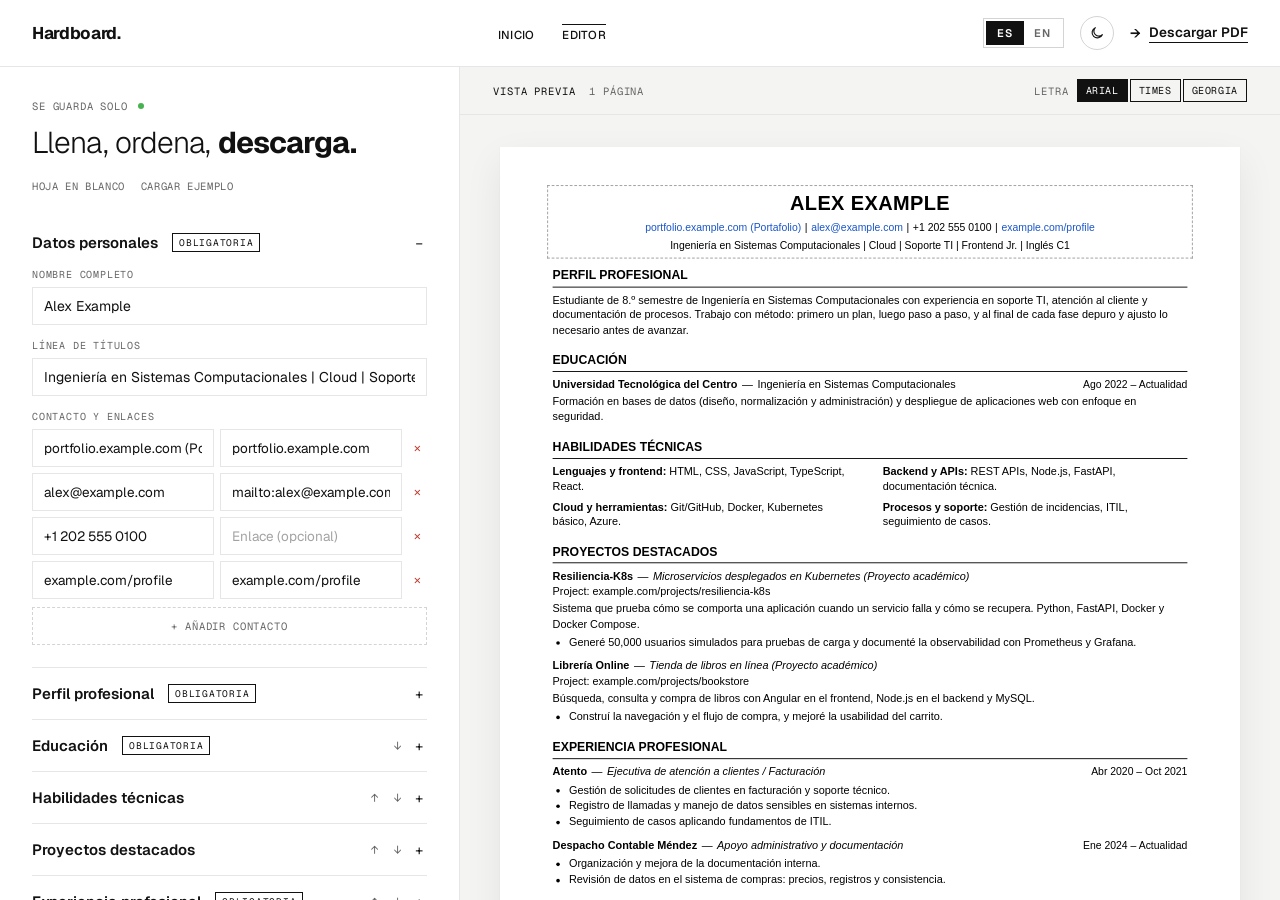
==== editor.html @ 23e50567 "feat(editor): add the browser-based resume interface Provide a shared live preview, editable section" ====
<!DOCTYPE html>
<html lang="es" data-theme="light">
<head>
  <meta charset="utf-8">
  <meta name="viewport" content="width=device-width, initial-scale=1">
  <title data-i18n="editor.docTitle">Editor — Hardboard.</title>

  <!-- Tipografías (Geist / Geist Mono) -->
  <link rel="preconnect" href="https://fonts.googleapis.com">
  <link rel="preconnect" href="https://fonts.gstatic.com" crossorigin>
  <link href="https://fonts.googleapis.com/css2?family=Geist:wght@300;400;500;600;700&family=Geist+Mono:wght@400;500&display=swap" rel="stylesheet">

  <!-- Aplica tema/idioma guardados ANTES de pintar (evita parpadeo) -->
  <script src="assets/js/theme-init.js"></script>

  <!-- Estilos: compartidos + específicos del editor + impresión -->
  <link rel="stylesheet" href="assets/css/main.css">
  <link rel="stylesheet" href="assets/css/pages/editor.css">
  <link rel="stylesheet" href="assets/css/print.css">
</head>

<body>
  <!-- data-view controla qué panel se ve en pantallas angostas (edit | preview) -->
  <div class="app" id="app" data-view="edit">

    <!-- =====================================================================
         CABECERA (no se imprime)
         ===================================================================== -->
    <header class="site-header site-header--app" data-noprint>
      <div class="site-header__inner">
        <a class="brand" href="index.html">Hardboard.</a>

        <nav class="nav" aria-label="Principal">
          <a class="nav__link" href="index.html" data-i18n="common.home">Inicio</a>
          <a class="nav__link" href="editor.html" aria-current="page" data-i18n="common.editor">Editor</a>
        </nav>

        <div class="site-header__tools">
          <div class="lang-switch" role="group" aria-label="Idioma / Language">
            <span class="lang-switch__thumb" aria-hidden="true"></span>
            <button type="button" class="lang-switch__btn" data-action="set-lang" data-lang="es" aria-pressed="true">ES</button>
            <button type="button" class="lang-switch__btn" data-action="set-lang" data-lang="en" aria-pressed="false">EN</button>
          </div>

          <button type="button" class="theme-toggle" data-action="toggle-theme">
            <span class="theme-toggle__icons">
              <svg class="theme-toggle__icon theme-toggle__icon--sun" width="16" height="16" viewBox="0 0 24 24" fill="none" stroke="currentColor" stroke-width="1.7" stroke-linecap="round" aria-hidden="true"><circle cx="12" cy="12" r="4"/><path d="M12 2.5v2M12 19.5v2M2.5 12h2M19.5 12h2M5.3 5.3l1.4 1.4M17.3 17.3l1.4 1.4M5.3 18.7l1.4-1.4M17.3 6.7l1.4-1.4"/></svg>
              <svg class="theme-toggle__icon theme-toggle__icon--moon" width="16" height="16" viewBox="0 0 24 24" fill="none" stroke="currentColor" stroke-width="1.7" stroke-linejoin="round" aria-hidden="true"><path d="M20 14.5A8 8 0 1 1 9.5 4a6.5 6.5 0 0 0 10.5 10.5z"/></svg>
            </span>
          </button>

          <!-- Abre el diálogo de impresión → "Guardar como PDF" -->
          <button type="button" class="link-cta link-cta--sm" data-action="print">
            <span aria-hidden="true">→</span>
            <span class="link-cta__label" data-i18n="editor.download">Descargar PDF</span>
          </button>
        </div>
      </div>

      <!-- Pestañas Editar / Vista previa (solo visibles en pantallas angostas) -->
      <div class="view-tabs" role="tablist">
        <button type="button" class="view-tabs__btn" role="tab" data-action="view" data-view="edit" aria-selected="true" data-i18n="editor.edit">Editar</button>
        <button type="button" class="view-tabs__btn" role="tab" data-action="view" data-view="preview" aria-selected="false" data-i18n="editor.preview">Vista previa</button>
      </div>
    </header>

    <main class="app__body">

      <!-- ===================================================================
           PANEL IZQUIERDO: FORMULARIO (no se imprime)
           El acordeón de secciones lo dibuja js/pages/editor/editor-view.js
           =================================================================== -->
      <aside class="panel-editor" id="editor-panel" data-noprint>
        <div class="panel-editor__intro">
          <div class="panel-editor__status">
            <span data-i18n="editor.autosaved">Se guarda solo</span>
            <span class="status-dot" aria-hidden="true"></span>
          </div>

          <h1 class="panel-editor__title">
            <span data-i18n="editor.h1a">Llena, ordena,</span>
            <strong data-i18n="editor.h1b">descarga.</strong>
          </h1>

          <div class="panel-editor__tools">
            <!-- El texto de este botón cambia a "¿Seguro?" (lo gestiona main.js) -->
            <button type="button" class="btn-mono" data-action="blank" data-i18n="editor.blank">Hoja en blanco</button>
            <button type="button" class="btn-mono" data-action="sample" data-i18n="editor.loadSample">Cargar ejemplo</button>
          </div>
        </div>

        <div class="panel-editor__sections">
          <div id="editor-sections"></div>

          <!-- Añadir sección opcional -->
          <div class="add-section">
            <div class="add-section__label" data-i18n="editor.addOptional">Añadir sección opcional</div>
            <div class="add-section__grid">
              <button type="button" class="btn-option" data-action="add-section" data-type="skills" data-i18n="editor.addSkills">+ Habilidades</button>
              <button type="button" class="btn-option" data-action="add-section" data-type="projects" data-i18n="editor.addProjects">+ Proyectos</button>
              <button type="button" class="btn-option" data-action="add-section" data-type="courses" data-i18n="editor.addCourses">+ Cursos e idiomas</button>
              <button type="button" class="btn-option" data-action="add-section" data-type="custom" data-i18n="editor.addCustom">+ Sección libre</button>
            </div>
          </div>
        </div>
      </aside>

      <!-- ===================================================================
           PANEL DERECHO: VISTA PREVIA (lo único que se imprime)
           =================================================================== -->
      <section class="panel-preview" id="preview-panel">
        <div class="preview-bar" data-noprint>
          <div class="preview-bar__group">
            <span class="preview-bar__title" data-i18n="editor.preview">Vista previa</span>
            <span id="page-label"></span>
          </div>

          <!-- Selector de tipografía de la hoja -->
          <div class="preview-bar__group preview-bar__group--fonts">
            <span class="preview-bar__fonts-label" data-i18n="editor.font">Letra</span>
            <button type="button" class="btn-chip" data-action="font" data-font="arial" aria-pressed="true">Arial</button>
            <button type="button" class="btn-chip" data-action="font" data-font="times" aria-pressed="false">Times</button>
            <button type="button" class="btn-chip" data-action="font" data-font="georgia" aria-pressed="false">Georgia</button>
          </div>
        </div>

        <div class="preview-stage">
          <div class="sheet-scaler__wrap" id="sheet-wrap">
            <div class="sheet-scaler__inner" id="sheet-inner">
              <div class="cv-sheet" id="cv-sheet">
                <!-- Líneas punteadas de salto de página (solo pantalla) -->
                <div id="cv-marks" data-noprint></div>
                <!-- Contenido del CV dibujado por components/cv-renderer.js -->
                <div id="cv-content"></div>
              </div>
            </div>
          </div>
        </div>
      </section>
    </main>
  </div>

  <!-- =====================================================================
       SCRIPTS (el orden importa: núcleo → idiomas → datos → componentes → editor)
       ===================================================================== -->
  <script src="assets/js/core/namespace.js"></script>
  <script src="assets/js/core/utils.js"></script>
  <script src="assets/js/core/storage.js"></script>
  <script src="assets/js/core/i18n.js"></script>
  <script src="assets/js/i18n/es.js"></script>
  <script src="assets/js/i18n/en.js"></script>
  <script src="assets/js/core/preferences.js"></script>

  <script src="assets/js/data/cv-model.js"></script>
  <script src="assets/js/data/sample-cv.js"></script>

  <script src="assets/js/components/header-controls.js"></script>
  <script src="assets/js/components/cv-renderer.js"></script>
  <script src="assets/js/components/sheet-scaler.js"></script>

  <script src="assets/js/pages/editor/store.js"></script>
  <script src="assets/js/pages/editor/editor-view.js"></script>
  <script src="assets/js/pages/editor/actions.js"></script>
  <script src="assets/js/pages/editor/main.js"></script>
</body>
</html>
---- assets/css/main.css ----
/* ==========================================================================
   HOJA DE ESTILOS COMPARTIDA
   Agrupa tokens, base y componentes reutilizables por todas las páginas.
   Cada página añade después su propio archivo en css/pages/.
   Orden importante: tokens → reset → componentes.
   ========================================================================== */

@import url("base/tokens.css");
@import url("base/reset.css");

@import url("components/header.css");
@import url("components/toggles.css");
@import url("components/buttons.css");
@import url("components/forms.css");
@import url("components/cv-sheet.css");
@import url("components/status-dot.css");
@import url("components/footer.css");
---- assets/css/pages/editor.css ----
/* ==========================================================================
   PÁGINA: EDITOR (editor.html)
   Layout de aplicación: cabecera + dos paneles (formulario | vista previa).
   En pantallas < 960px se muestra un panel a la vez (pestañas).
   ========================================================================== */

.app {
  height: 100vh;
  display: flex;
  flex-direction: column;
  background: var(--bg);
}

.app__body {
  flex: 1;
  min-height: 0;
  display: grid;
  grid-template-columns: minmax(380px, 460px) minmax(0, 1fr);
}

/* --- Pestañas Editar / Vista previa (solo móvil) --- */
.view-tabs {
  display: none;
  border-top: 1px solid var(--line);
}

.view-tabs__btn {
  flex: 1;
  padding: 12px;
  border-bottom: 2px solid transparent;
  font-family: var(--font-mono);
  font-size: 11px;
  letter-spacing: 0.08em;
  text-transform: uppercase;
}

.view-tabs__btn[aria-selected="true"] {
  border-bottom-color: var(--fg);
}

/* ==========================================================================
   PANEL IZQUIERDO: FORMULARIO
   ========================================================================== */

.panel-editor {
  position: relative;
  overflow-y: auto;
  background: var(--bg);
  border-right: 1px solid var(--line);
}

.panel-editor__intro {
  padding: 32px var(--gutter-panel) 20px;
}

.panel-editor__status {
  display: flex;
  align-items: center;
  gap: 10px;
  font-family: var(--font-mono);
  font-size: 10.5px;
  letter-spacing: 0.08em;
  text-transform: uppercase;
  color: var(--muted);
}

.panel-editor__title {
  margin-top: 14px;
  font-size: 30px;
  font-weight: 300;
  line-height: 1.08;
  letter-spacing: -0.03em;
}

.panel-editor__title strong {
  font-weight: 700;
}

.panel-editor__tools {
  display: flex;
  gap: 4px;
  margin: 16px 0 0 -6px;
}

.panel-editor__sections {
  padding: 0 var(--gutter-panel);
}

/* --- Acordeón de secciones --- */
.accordion {
  border-bottom: 1px solid var(--line);
}

.accordion__head {
  display: flex;
  align-items: center;
  gap: 4px;
}

.accordion__toggle {
  flex: 1;
  min-width: 0;
  display: flex;
  align-items: center;
  gap: 14px;
  padding: 16px 0;
  text-align: left;
}

.accordion__title {
  overflow: hidden;
  font-size: 15px;
  font-weight: 600;
  text-overflow: ellipsis;
  white-space: nowrap;
}

.accordion__title.is-hidden {
  opacity: .45;
}

.accordion__caret {
  width: 16px;
  text-align: center;
  font-family: var(--font-mono);
  font-size: 14px;
}

.accordion__body {
  display: flex;
  flex-direction: column;
  gap: 14px;
  padding-bottom: 22px;
}

/* Etiquetas "Obligatoria" / "Oculta" */
.badge {
  flex: none;
  padding: 2px 6px;
  border: 1px solid var(--fg);
  font-family: var(--font-mono);
  font-size: 9.5px;
  letter-spacing: 0.08em;
  text-transform: uppercase;
}

.badge--muted {
  border-color: var(--line-strong);
  color: var(--muted);
}

/* --- Tarjeta de entrada (una escuela, un empleo, un proyecto…) --- */
.stack {
  display: flex;
  flex-direction: column;
  gap: 10px;
}

.stack--wide {
  gap: 14px;
}

.entry-card {
  display: flex;
  flex-direction: column;
  gap: 12px;
  padding: 14px;
  border: 1px solid var(--line);
}

.entry-card__tools {
  display: flex;
  justify-content: flex-end;
  gap: 2px;
}

.contact-list {
  display: flex;
  flex-direction: column;
  gap: 6px;
}

.contact-add {
  margin-top: 8px;
}

.section-tools {
  display: flex;
  gap: 4px;
  margin-left: -6px;
}

/* --- Añadir sección opcional --- */
.add-section {
  padding: 24px 0 48px;
}

.add-section__label {
  margin-bottom: 10px;
  font-family: var(--font-mono);
  font-size: 10px;
  letter-spacing: 0.08em;
  text-transform: uppercase;
  color: var(--muted);
}

.add-section__grid {
  display: grid;
  grid-template-columns: 1fr 1fr;
  gap: 6px;
}

/* ==========================================================================
   PANEL DERECHO: VISTA PREVIA
   ========================================================================== */

.panel-preview {
  min-width: 0;
  overflow-y: auto;
  background: var(--paper);
}

.preview-bar {
  position: sticky;
  top: 0;
  z-index: 2;
  display: flex;
  justify-content: space-between;
  align-items: center;
  flex-wrap: wrap;
  gap: 16px;
  padding: 12px var(--gutter-preview);
  background: var(--glass-paper);
  backdrop-filter: blur(6px);
  border-bottom: 1px solid var(--line);
  font-family: var(--font-mono);
  font-size: 10.5px;
  letter-spacing: 0.08em;
  text-transform: uppercase;
  color: var(--muted);
}

.preview-bar__group {
  display: flex;
  align-items: center;
  flex-wrap: wrap;
  gap: 14px;
}

.preview-bar__group--fonts {
  gap: 2px;
}

.preview-bar__title {
  color: var(--fg);
}

.preview-bar__fonts-label {
  margin-right: 6px;
}

.preview-stage {
  padding: 32px var(--gutter-preview) 64px;
}

/* ==========================================================================
   RESPONSIVE: un solo panel visible (según data-view en .app)
   ========================================================================== */

@media (max-width: 959px) {
  .app__body {
    grid-template-columns: minmax(0, 1fr);
  }

  .view-tabs {
    display: flex;
  }

  .app[data-view="edit"] .panel-preview,
  .app[data-view="preview"] .panel-editor {
    display: none;
  }
}

@media (max-width: 640px) {
  .site-header--app .site-header__inner {
    flex-wrap: wrap;
  }
}
---- assets/css/print.css ----
/* ==========================================================================
   IMPRESIÓN / EXPORTAR A PDF (editor.html)
   Al imprimir solo debe salir la hoja del CV: sin cabecera, sin formulario,
   sin marcas de página y sin el escalado de pantalla.
   Elementos con [data-noprint] se ocultan por completo.
   ========================================================================== */

@page {
  size: letter;
  margin: 0.5in 0.6in;
}

@media print {
  html,
  body {
    height: auto !important;
    overflow: visible !important;
    background: #fff !important;
    -webkit-print-color-adjust: exact;
    print-color-adjust: exact;
  }

  [data-noprint] {
    display: none !important;
  }

  /* Aplana los contenedores del layout de aplicación */
  .app,
  .app__body,
  .panel-preview,
  .preview-stage,
  .sheet-scaler__wrap,
  .sheet-scaler__inner {
    display: block !important;
    position: static !important;
    width: auto !important;
    height: auto !important;
    min-height: 0 !important;
    max-height: none !important;
    margin: 0 !important;
    padding: 0 !important;
    overflow: visible !important;
    transform: none !important;
    background: #fff !important;
    border: none !important;
    box-shadow: none !important;
  }

  /* La hoja ocupa todo el ancho útil del papel; los márgenes los da @page */
  .cv-sheet {
    width: auto !important;
    min-height: 0 !important;
    padding: 0 !important;
    box-shadow: none !important;
  }

  /* Sin recuadros de selección sobre las secciones */
  .cv-block,
  .cv-block.is-active {
    outline: none !important;
  }
}
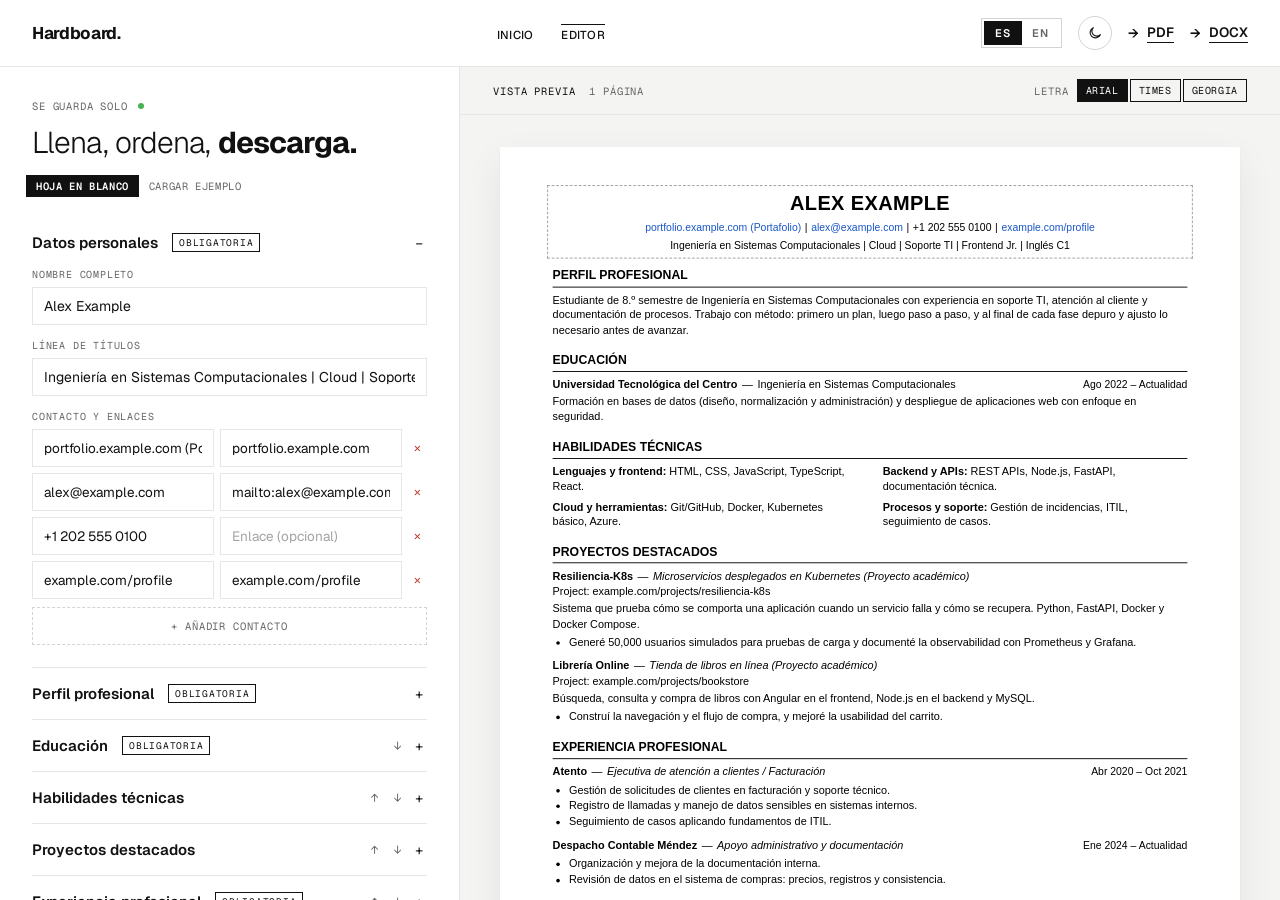
==== commit bf6a219d: "feat(editor): direct PDF and DOCX download named after the user Replace the print dialog with client" ====
--- a/editor.html
+++ b/editor.html
@@ -4,6 +4,18 @@
   <meta charset="utf-8">
   <meta name="viewport" content="width=device-width, initial-scale=1">
   <title data-i18n="editor.docTitle">Editor — Hardboard.</title>
+  <meta name="description" content="Editor de CV estilo Harvard con vista previa en vivo y exportación a PDF.">
+  <link rel="canonical" href="https://hardboard.xyz/editor.html">
+  <link rel="icon" href="favicon.svg" type="image/svg+xml">
+
+  <!-- Vista previa al compartir el enlace -->
+  <meta property="og:type" content="website">
+  <meta property="og:site_name" content="Hardboard.">
+  <meta property="og:title" content="Editor — Hardboard.">
+  <meta property="og:description" content="Editor de CV estilo Harvard con vista previa en vivo y exportación a PDF.">
+  <meta property="og:url" content="https://hardboard.xyz/editor.html">
+  <meta name="twitter:card" content="summary">
+
 
   <!-- Tipografías (Geist / Geist Mono) -->
   <link rel="preconnect" href="https://fonts.googleapis.com">
@@ -49,10 +61,14 @@
             </span>
           </button>
 
-          <!-- Abre el diálogo de impresión → "Guardar como PDF" -->
-          <button type="button" class="link-cta link-cta--sm" data-action="print">
+          <!-- Descarga directa; el archivo se llama como el usuario (assets/js/pages/editor/export.js) -->
+          <button type="button" class="link-cta link-cta--sm" data-action="download" data-format="pdf" data-i18n-aria-label="editor.download">
             <span aria-hidden="true">→</span>
-            <span class="link-cta__label" data-i18n="editor.download">Descargar PDF</span>
+            <span class="link-cta__label">PDF</span>
+          </button>
+          <button type="button" class="link-cta link-cta--sm" data-action="download" data-format="docx" data-i18n-aria-label="editor.downloadDocx">
+            <span aria-hidden="true">→</span>
+            <span class="link-cta__label">DOCX</span>
           </button>
         </div>
       </div>
@@ -84,7 +100,7 @@
 
           <div class="panel-editor__tools">
             <!-- El texto de este botón cambia a "¿Seguro?" (lo gestiona main.js) -->
-            <button type="button" class="btn-mono" data-action="blank" data-i18n="editor.blank">Hoja en blanco</button>
+            <button type="button" class="btn-mono btn-mono--highlight" data-action="blank" data-i18n="editor.blank">Hoja en blanco</button>
             <button type="button" class="btn-mono" data-action="sample" data-i18n="editor.loadSample">Cargar ejemplo</button>
           </div>
         </div>
@@ -160,6 +176,7 @@
 
   <script src="assets/js/pages/editor/store.js"></script>
   <script src="assets/js/pages/editor/editor-view.js"></script>
+  <script src="assets/js/pages/editor/export.js"></script>
   <script src="assets/js/pages/editor/actions.js"></script>
   <script src="assets/js/pages/editor/main.js"></script>
 </body>
--- a/assets/css/print.css
+++ b/assets/css/print.css
@@ -5,9 +5,13 @@
    Elementos con [data-noprint] se ocultan por completo.
    ========================================================================== */
 
+/* Margen de página en 0: el navegador solo imprime fecha, título, URL y
+   "página x/y" dentro del margen de @page, así que sin margen no aparecen.
+   Los márgenes reales del papel se devuelven con padding en .cv-sheet
+   (más abajo), repetido en cada página con box-decoration-break. */
 @page {
   size: letter;
-  margin: 0.5in 0.6in;
+  margin: 0;
 }
 
 @media print {
@@ -46,12 +50,15 @@
     box-shadow: none !important;
   }
 
-  /* La hoja ocupa todo el ancho útil del papel; los márgenes los da @page */
+  /* La hoja ocupa todo el papel; los márgenes (0.5in arriba/abajo, 0.6in
+     a los lados) se aplican como padding y se clonan en cada página. */
   .cv-sheet {
     width: auto !important;
     min-height: 0 !important;
-    padding: 0 !important;
+    padding: 0.5in 0.6in !important;
     box-shadow: none !important;
+    -webkit-box-decoration-break: clone;
+    box-decoration-break: clone;
   }
 
   /* Sin recuadros de selección sobre las secciones */
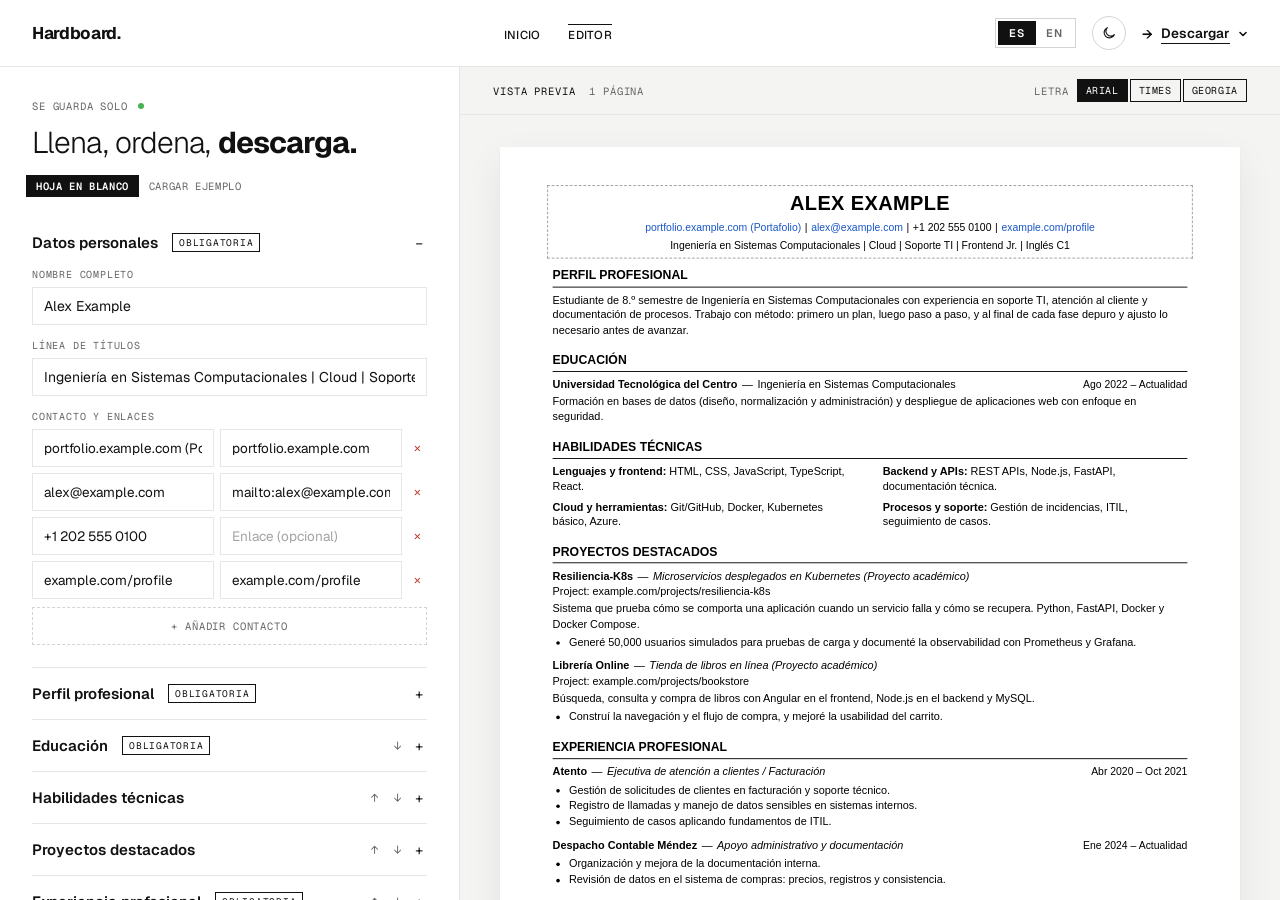
==== commit b9dceb26: "feat(editor): single Download button with PDF/DOCX dropdown" ====
--- a/editor.html
+++ b/editor.html
@@ -61,15 +61,18 @@
             </span>
           </button>
 
-          <!-- Descarga directa; el archivo se llama como el usuario (assets/js/pages/editor/export.js) -->
-          <button type="button" class="link-cta link-cta--sm" data-action="download" data-format="pdf" data-i18n-aria-label="editor.download">
-            <span aria-hidden="true">→</span>
-            <span class="link-cta__label">PDF</span>
-          </button>
-          <button type="button" class="link-cta link-cta--sm" data-action="download" data-format="docx" data-i18n-aria-label="editor.downloadDocx">
-            <span aria-hidden="true">→</span>
-            <span class="link-cta__label">DOCX</span>
-          </button>
+          <!-- Descarga directa: un solo botón que despliega PDF / DOCX (assets/js/pages/editor/export.js) -->
+          <div class="download-menu" data-download-menu>
+            <button type="button" class="link-cta link-cta--sm download-menu__trigger" data-action="toggle-download" aria-haspopup="true" aria-expanded="false">
+              <span aria-hidden="true">→</span>
+              <span class="link-cta__label" data-i18n="editor.downloadMenu">Download</span>
+              <svg class="download-menu__caret" width="10" height="10" viewBox="0 0 10 10" fill="none" stroke="currentColor" stroke-width="1.6" stroke-linecap="round" stroke-linejoin="round" aria-hidden="true"><path d="M2 3.5 5 6.5 8 3.5"/></svg>
+            </button>
+            <div class="download-menu__list" role="menu" hidden>
+              <button type="button" role="menuitem" class="download-menu__item" data-action="download" data-format="pdf" data-i18n-aria-label="editor.download">PDF</button>
+              <button type="button" role="menuitem" class="download-menu__item" data-action="download" data-format="docx" data-i18n-aria-label="editor.downloadDocx">DOCX</button>
+            </div>
+          </div>
         </div>
       </div>
 
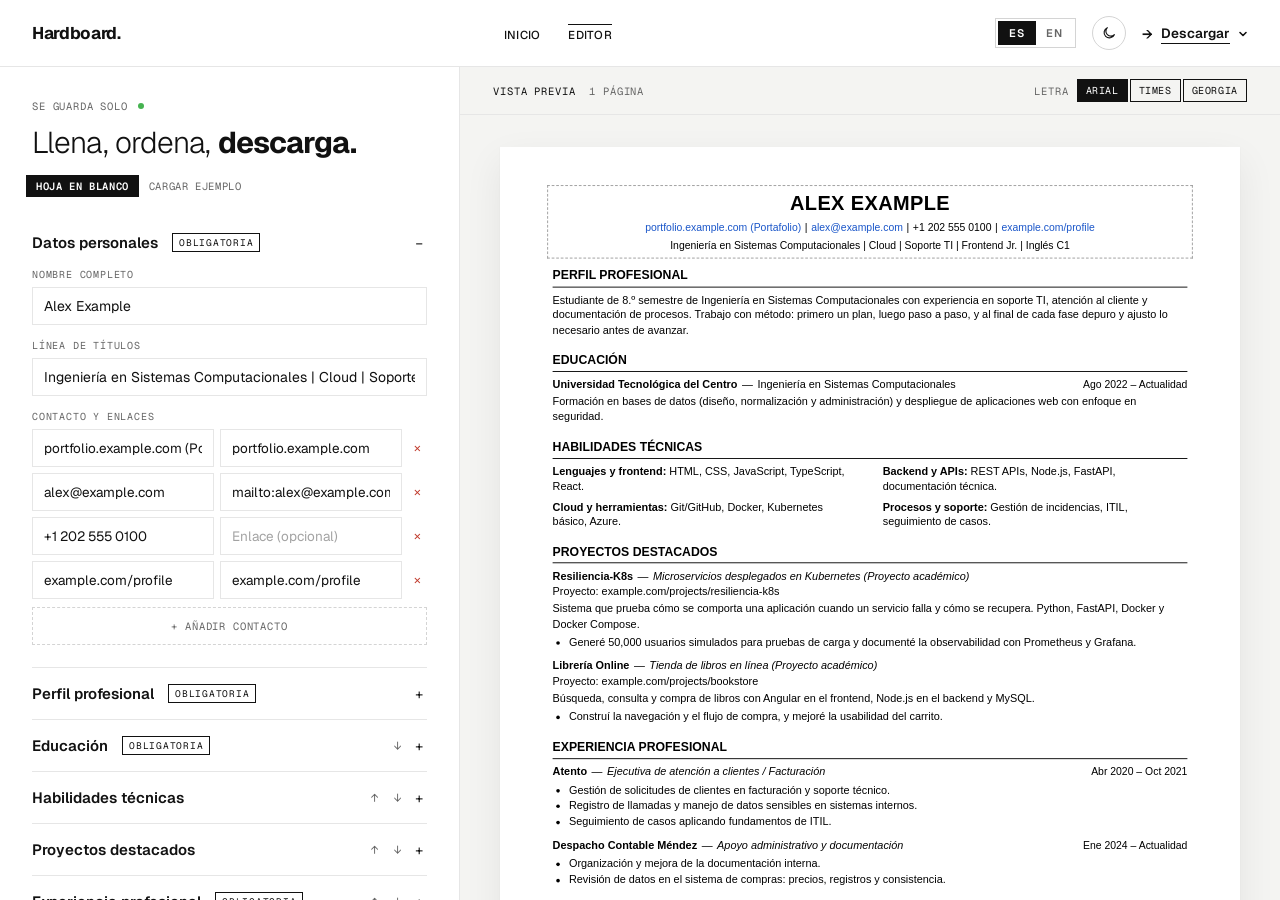
==== commit d16ab6d2: "fix: complete ES/EN translations and mobile file download dialog" ====
--- a/editor.html
+++ b/editor.html
@@ -42,7 +42,7 @@
       <div class="site-header__inner">
         <a class="brand" href="index.html">Hardboard.</a>
 
-        <nav class="nav" aria-label="Principal">
+        <nav class="nav" aria-label="Principal" data-i18n-aria-label="common.mainNav">
           <a class="nav__link" href="index.html" data-i18n="common.home">Inicio</a>
           <a class="nav__link" href="editor.html" aria-current="page" data-i18n="common.editor">Editor</a>
         </nav>
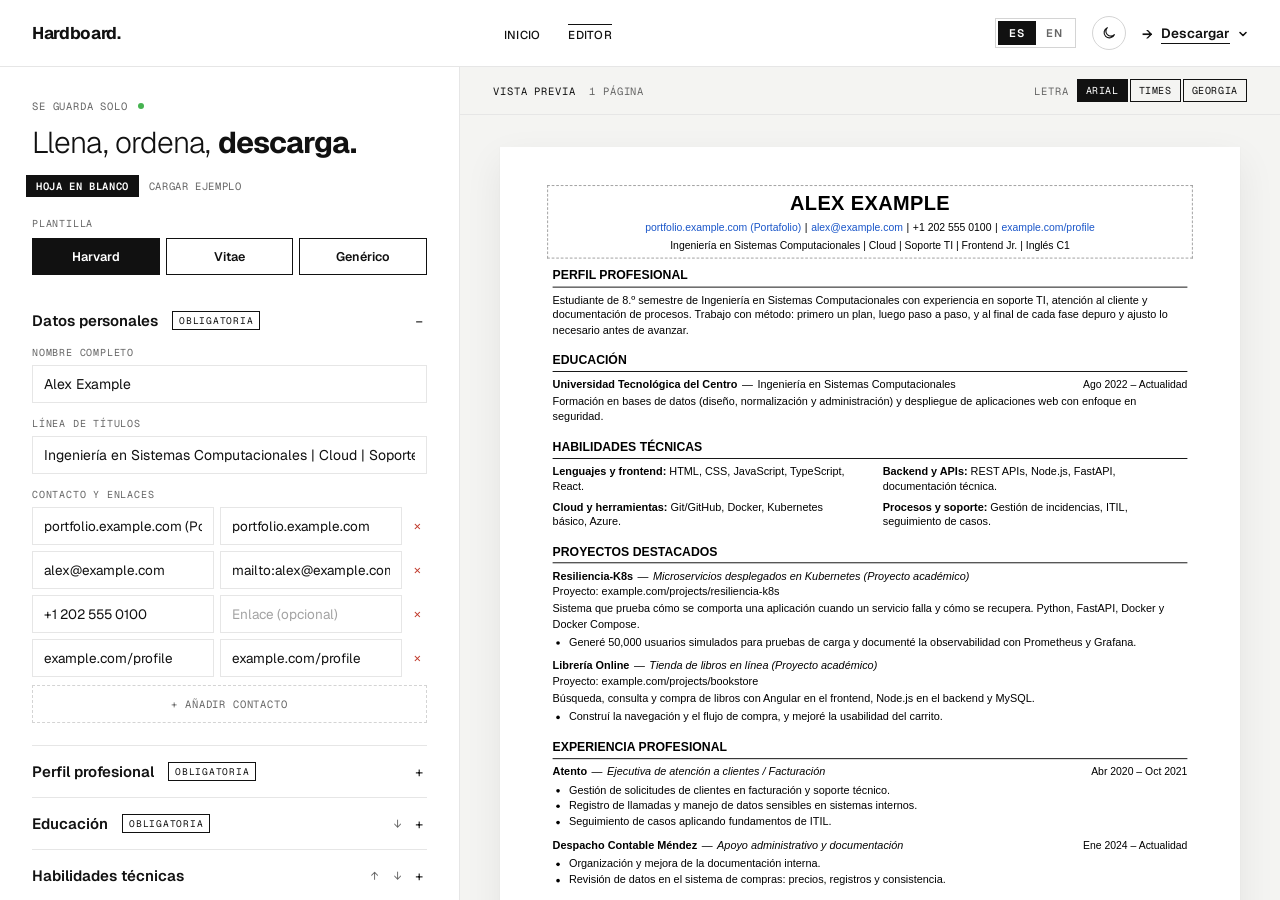
==== commit 1e1daf53: "feat(editor): add Vitae and Generic CV templates Template picker (Harvard/Vitae/Generic), Vitae head" ====
--- a/editor.html
+++ b/editor.html
@@ -106,6 +106,28 @@
             <button type="button" class="btn-mono btn-mono--highlight" data-action="blank" data-i18n="editor.blank">Hoja en blanco</button>
             <button type="button" class="btn-mono" data-action="sample" data-i18n="editor.loadSample">Cargar ejemplo</button>
           </div>
+          <!-- Plantilla de la hoja y, para Vitae, color de la cabecera (activación en main.js) -->
+          <div class="panel-editor__option">
+            <div class="panel-editor__option-label" data-i18n="editor.tplLabel">Plantilla</div>
+            <div class="template-picker">
+              <button type="button" class="btn-chip btn-chip--wide" data-action="template" data-tpl="harvard" aria-pressed="true">Harvard</button>
+              <button type="button" class="btn-chip btn-chip--wide" data-action="template" data-tpl="vitae" aria-pressed="false">Vitae</button>
+              <button type="button" class="btn-chip btn-chip--wide" data-action="template" data-tpl="generic" aria-pressed="false" data-i18n="editor.tplGeneric">Genérico</button>
+            </div>
+          </div>
+
+          <div class="panel-editor__option" id="vitae-colors" hidden>
+            <div class="panel-editor__option-label" data-i18n="editor.vBgLabel">Color del fondo</div>
+            <div class="swatches">
+              <button type="button" class="swatch" data-action="vitae-color" data-vc="graphite" style="--swatch:#3d3d3d" aria-pressed="false" data-i18n-aria-label="editor.cGraphite" data-i18n-title="editor.cGraphite"></button>
+              <button type="button" class="swatch" data-action="vitae-color" data-vc="gray" style="--swatch:#6b6b6b" aria-pressed="false" data-i18n-aria-label="editor.cGray" data-i18n-title="editor.cGray"></button>
+              <button type="button" class="swatch" data-action="vitae-color" data-vc="navy" style="--swatch:#1f3a5f" aria-pressed="false" data-i18n-aria-label="editor.cNavy" data-i18n-title="editor.cNavy"></button>
+              <button type="button" class="swatch" data-action="vitae-color" data-vc="wine" style="--swatch:#6e2636" aria-pressed="false" data-i18n-aria-label="editor.cWine" data-i18n-title="editor.cWine"></button>
+              <button type="button" class="swatch" data-action="vitae-color" data-vc="green" style="--swatch:#2f4f3f" aria-pressed="false" data-i18n-aria-label="editor.cGreen" data-i18n-title="editor.cGreen"></button>
+              <button type="button" class="swatch" data-action="vitae-color" data-vc="rose" style="--swatch:#a84f6b" aria-pressed="false" data-i18n-aria-label="editor.cRose" data-i18n-title="editor.cRose"></button>
+              <button type="button" class="swatch" data-action="vitae-color" data-vc="retro" style="--swatch:#9c4f2e" aria-pressed="false" data-i18n-aria-label="editor.cRetro" data-i18n-title="editor.cRetro"></button>
+            </div>
+          </div>
         </div>
 
         <div class="panel-editor__sections">
--- a/assets/css/main.css
+++ b/assets/css/main.css
@@ -13,5 +13,6 @@
 @import url("components/buttons.css");
 @import url("components/forms.css");
 @import url("components/cv-sheet.css");
+@import url("components/cv-templates.css");
 @import url("components/status-dot.css");
 @import url("components/footer.css");
--- a/assets/css/pages/editor.css
+++ b/assets/css/pages/editor.css
@@ -82,6 +82,49 @@
   margin: 16px 0 0 -6px;
 }
 
+/* --- Plantilla y color de la hoja --- */
+.panel-editor__option {
+  margin-top: 20px;
+}
+
+.panel-editor__option[hidden] {
+  display: none;
+}
+
+.panel-editor__option-label {
+  margin-bottom: 8px;
+  font-family: var(--font-mono);
+  font-size: 10px;
+  letter-spacing: 0.08em;
+  text-transform: uppercase;
+  color: var(--muted);
+}
+
+.template-picker {
+  display: grid;
+  grid-template-columns: repeat(3, minmax(0, 1fr));
+  gap: 6px;
+}
+
+.swatches {
+  display: flex;
+  flex-wrap: wrap;
+  gap: 8px;
+}
+
+.swatch {
+  width: 34px;
+  height: 34px;
+  padding: 0;
+  border: 2px solid var(--line-strong);
+  border-radius: 50%;
+  background: var(--swatch);
+}
+
+.swatch[aria-pressed="true"] {
+  border-color: var(--fg);
+}
+
 .panel-editor__sections {
   padding: 0 var(--gutter-panel);
 }
